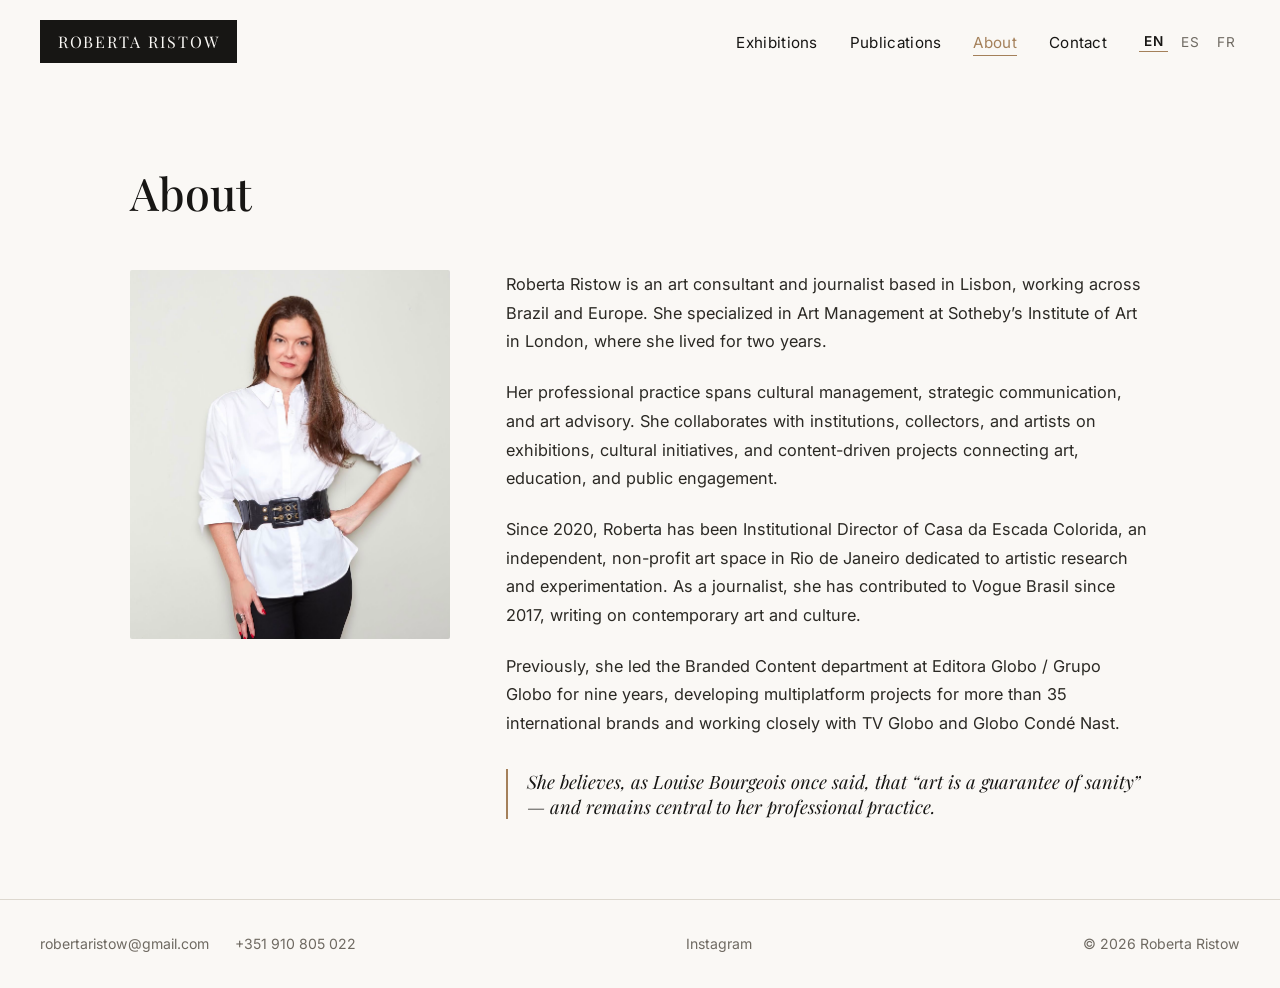
==== about.html @ cf7ecc2e "Rebuild site as full multilingual portfolio Replace the plain photo gallery with a design inspired b" ====
<!DOCTYPE html>
<html lang="en">
<head>
<meta charset="UTF-8">
<meta name="viewport" content="width=device-width, initial-scale=1.0">
<title>About — Roberta Ristow</title>
<link rel="stylesheet" href="css/style.css">
</head>
<body>
  <header class="site-header">
    <a class="logo-box" href="index.html">Roberta Ristow</a>
    <nav class="main-nav">
      <ul>
        <li><a href="exhibitions.html" data-i18n="nav.exhibitions">Exhibitions</a></li>
        <li><a href="publications.html" data-i18n="nav.publications">Publications</a></li>
        <li><a href="about.html" class="active" data-i18n="nav.about">About</a></li>
        <li><a href="contact.html" data-i18n="nav.contact">Contact</a></li>
      </ul>
      <div class="lang-switch">
        <button data-lang="en">EN</button>
        <button data-lang="es">ES</button>
        <button data-lang="fr">FR</button>
      </div>
    </nav>
  </header>

  <main>
    <div class="page-header">
      <h1 data-i18n="about.title">About</h1>
    </div>

    <section class="about-section">
      <div class="about-photo">
        <img src="images/about.jpg" alt="Roberta Ristow">
      </div>
      <div class="about-copy">
        <p data-i18n="about.p1">Roberta Ristow is an art consultant and journalist based in Lisbon, working across Brazil and Europe. She specialized in Art Management at Sotheby’s Institute of Art in London, where she lived for two years.</p>
        <p data-i18n="about.p2">Her professional practice spans cultural management, strategic communication, and art advisory. She collaborates with institutions, collectors, and artists on exhibitions, cultural initiatives, and content-driven projects connecting art, education, and public engagement.</p>
        <p data-i18n="about.p3">Since 2020, Roberta has been Institutional Director of Casa da Escada Colorida, an independent, non-profit art space in Rio de Janeiro dedicated to artistic research and experimentation. As a journalist, she has contributed to Vogue Brasil since 2017, writing on contemporary art and culture.</p>
        <p data-i18n="about.p4">Previously, she led the Branded Content department at Editora Globo / Grupo Globo for nine years, developing multiplatform projects for more than 35 international brands and working closely with TV Globo and Globo Condé Nast.</p>
        <blockquote data-i18n="about.quote">She believes, as Louise Bourgeois once said, that “art is a guarantee of sanity” — and remains central to her professional practice.</blockquote>
      </div>
    </section>
  </main>

  <footer class="site-footer">
    <div class="footer-contacts">
      <a href="mailto:robertaristow@gmail.com">robertaristow@gmail.com</a>
      <a href="tel:+351910805022">+351 910 805 022</a>
    </div>
    <div class="footer-social">
      <a href="https://www.instagram.com/robertaristow/" target="_blank" rel="noopener">Instagram</a>
    </div>
    <div data-i18n="footer.copyright">© 2026 Roberta Ristow</div>
  </footer>

  <script src="js/i18n.js"></script>
</body>
</html>
---- css/style.css ----
@import url('https://fonts.googleapis.com/css2?family=Playfair+Display:ital,wght@0,400;0,500;0,600;1,400&family=Inter:wght@300;400;500;600&display=swap');

:root {
  --ink: #171614;
  --paper: #faf8f5;
  --paper-dim: #f0ede7;
  --muted: #6f6a62;
  --line: #ddd8cf;
  --accent: #a4805a;
}

* {
  box-sizing: border-box;
}

html {
  scroll-behavior: smooth;
}

body {
  margin: 0;
  font-family: 'Inter', sans-serif;
  background: var(--paper);
  color: var(--ink);
  font-weight: 400;
  -webkit-font-smoothing: antialiased;
}

h1, h2, h3 {
  font-family: 'Playfair Display', serif;
  font-weight: 500;
  margin: 0;
}

a {
  color: inherit;
  text-decoration: none;
}

img {
  max-width: 100%;
  display: block;
}

/* Header */
.site-header {
  display: flex;
  align-items: center;
  justify-content: space-between;
  padding: 1.25rem 2.5rem;
  background: var(--paper);
  position: relative;
  z-index: 20;
  flex-wrap: wrap;
  gap: 1rem;
}

.logo-box {
  background: var(--ink);
  color: var(--paper);
  padding: 0.7rem 1.1rem;
  font-family: 'Playfair Display', serif;
  font-size: 1rem;
  letter-spacing: 0.12em;
  text-transform: uppercase;
}

.main-nav {
  display: flex;
  align-items: center;
  gap: 2rem;
  flex-wrap: wrap;
}

.main-nav ul {
  list-style: none;
  display: flex;
  gap: 2rem;
  margin: 0;
  padding: 0;
}

.main-nav a {
  font-size: 0.95rem;
  letter-spacing: 0.02em;
  color: var(--ink);
  padding-bottom: 0.2rem;
  border-bottom: 1px solid transparent;
  transition: border-color 0.2s ease, color 0.2s ease;
}

.main-nav a:hover,
.main-nav a.active {
  border-color: var(--accent);
  color: var(--accent);
}

.lang-switch {
  display: flex;
  gap: 0.5rem;
  font-size: 0.85rem;
  color: var(--muted);
}

.lang-switch button {
  background: none;
  border: none;
  font: inherit;
  color: inherit;
  cursor: pointer;
  padding: 0.1rem 0.3rem;
  letter-spacing: 0.05em;
}

.lang-switch button.active {
  color: var(--ink);
  font-weight: 600;
  border-bottom: 1px solid var(--accent);
}

/* Hero carousel */
.hero {
  position: relative;
  height: 82vh;
  min-height: 420px;
  overflow: hidden;
  background: var(--ink);
}

.hero-slide {
  position: absolute;
  inset: 0;
  opacity: 0;
  transition: opacity 1.1s ease;
}

.hero-slide.active {
  opacity: 1;
}

.hero-slide img {
  width: 100%;
  height: 100%;
  object-fit: cover;
}

.hero-overlay {
  position: absolute;
  inset: 0;
  background: linear-gradient(to top, rgba(10, 9, 8, 0.75) 0%, rgba(10, 9, 8, 0.05) 45%, rgba(10, 9, 8, 0) 65%);
}

.hero-text {
  position: absolute;
  left: 2.5rem;
  bottom: 3rem;
  color: var(--paper);
  z-index: 5;
}

.hero-text h1 {
  font-size: clamp(2.2rem, 5vw, 3.6rem);
  letter-spacing: 0.02em;
}

.hero-text h2 {
  margin-top: 0.6rem;
  font-family: 'Inter', sans-serif;
  font-weight: 300;
  font-size: clamp(1rem, 2vw, 1.3rem);
  letter-spacing: 0.03em;
  color: rgba(250, 248, 245, 0.9);
}

.hero-nav {
  position: absolute;
  top: 50%;
  transform: translateY(-50%);
  z-index: 10;
  background: rgba(250, 248, 245, 0.85);
  border: none;
  width: 2.6rem;
  height: 2.6rem;
  border-radius: 50%;
  font-size: 1.2rem;
  cursor: pointer;
  color: var(--ink);
}

.hero-nav.prev { left: 1.5rem; }
.hero-nav.next { right: 1.5rem; }
.hero-nav:hover { background: var(--paper); }

/* Page header (non-home pages) */
.page-header {
  padding: 5rem 2.5rem 2rem;
  max-width: 1100px;
  margin: 0 auto;
}

.page-header h1 {
  font-size: clamp(2rem, 4vw, 2.8rem);
}

.page-header p {
  color: var(--muted);
  margin-top: 0.6rem;
  font-size: 1.05rem;
}

main {
  min-height: 40vh;
}

/* About page */
.about-section {
  max-width: 1100px;
  margin: 0 auto;
  padding: 1rem 2.5rem 5rem;
  display: grid;
  grid-template-columns: minmax(0, 320px) 1fr;
  gap: 3.5rem;
  align-items: start;
}

.about-photo img {
  width: 100%;
  border-radius: 2px;
}

.about-copy p {
  line-height: 1.75;
  color: #2b2924;
  margin: 0 0 1.4rem;
  font-size: 1.02rem;
}

.about-copy blockquote {
  margin: 2rem 0 0;
  padding-left: 1.2rem;
  border-left: 2px solid var(--accent);
  font-family: 'Playfair Display', serif;
  font-style: italic;
  font-size: 1.15rem;
  color: var(--ink);
}

@media (max-width: 720px) {
  .about-section {
    grid-template-columns: 1fr;
  }
}

/* Publications */
.pub-grid {
  max-width: 1200px;
  margin: 0 auto;
  padding: 1rem 2.5rem 5rem;
  display: grid;
  grid-template-columns: repeat(auto-fill, minmax(260px, 1fr));
  gap: 2.5rem;
}

.pub-card {
  display: block;
}

.pub-thumb {
  aspect-ratio: 4 / 3;
  overflow: hidden;
  background: var(--paper-dim);
}

.pub-thumb img {
  width: 100%;
  height: 100%;
  object-fit: cover;
  transition: transform 0.4s ease;
}

.pub-card:hover .pub-thumb img {
  transform: scale(1.04);
}

.pub-meta {
  padding-top: 0.9rem;
}

.pub-source {
  font-size: 0.75rem;
  letter-spacing: 0.08em;
  text-transform: uppercase;
  color: var(--accent);
}

.pub-title {
  font-family: 'Playfair Display', serif;
  font-size: 1.15rem;
  margin-top: 0.35rem;
  line-height: 1.35;
}

.pub-desc {
  color: var(--muted);
  font-size: 0.92rem;
  margin-top: 0.5rem;
  line-height: 1.5;
}

.pub-link {
  display: inline-block;
  margin-top: 0.7rem;
  font-size: 0.88rem;
  color: var(--accent);
  border-bottom: 1px solid transparent;
}

.pub-card:hover .pub-link {
  border-color: var(--accent);
}

/* Exhibitions placeholder */
.placeholder-section {
  max-width: 700px;
  margin: 0 auto;
  padding: 2rem 2.5rem 6rem;
  color: var(--muted);
  font-size: 1.05rem;
  line-height: 1.7;
}

/* Contact */
.contact-section {
  max-width: 640px;
  margin: 0 auto;
  padding: 1rem 2.5rem 6rem;
}

.contact-list {
  list-style: none;
  padding: 0;
  margin: 2rem 0 0;
  display: flex;
  flex-direction: column;
  gap: 1.4rem;
}

.contact-list li {
  display: flex;
  align-items: baseline;
  gap: 0.9rem;
  font-size: 1.15rem;
  border-bottom: 1px solid var(--line);
  padding-bottom: 1.2rem;
}

.contact-label {
  width: 6.5rem;
  flex-shrink: 0;
  font-size: 0.8rem;
  letter-spacing: 0.08em;
  text-transform: uppercase;
  color: var(--muted);
}

.contact-list a:hover {
  color: var(--accent);
}

/* Footer */
.site-footer {
  border-top: 1px solid var(--line);
  padding: 2.2rem 2.5rem;
  display: flex;
  align-items: center;
  justify-content: space-between;
  flex-wrap: wrap;
  gap: 1rem;
  font-size: 0.88rem;
  color: var(--muted);
}

.footer-contacts {
  display: flex;
  gap: 1.6rem;
  flex-wrap: wrap;
}

.footer-contacts a:hover {
  color: var(--accent);
}

.footer-social {
  display: flex;
  gap: 1rem;
}

.footer-social a {
  color: var(--muted);
}

.footer-social a:hover {
  color: var(--accent);
}

@media (max-width: 640px) {
  .site-header {
    padding: 1.1rem 1.2rem;
  }
  .main-nav ul {
    gap: 1.1rem;
  }
  .page-header,
  .about-section,
  .pub-grid,
  .placeholder-section,
  .contact-section {
    padding-left: 1.2rem;
    padding-right: 1.2rem;
  }
  .site-footer {
    padding: 1.6rem 1.2rem;
  }
}
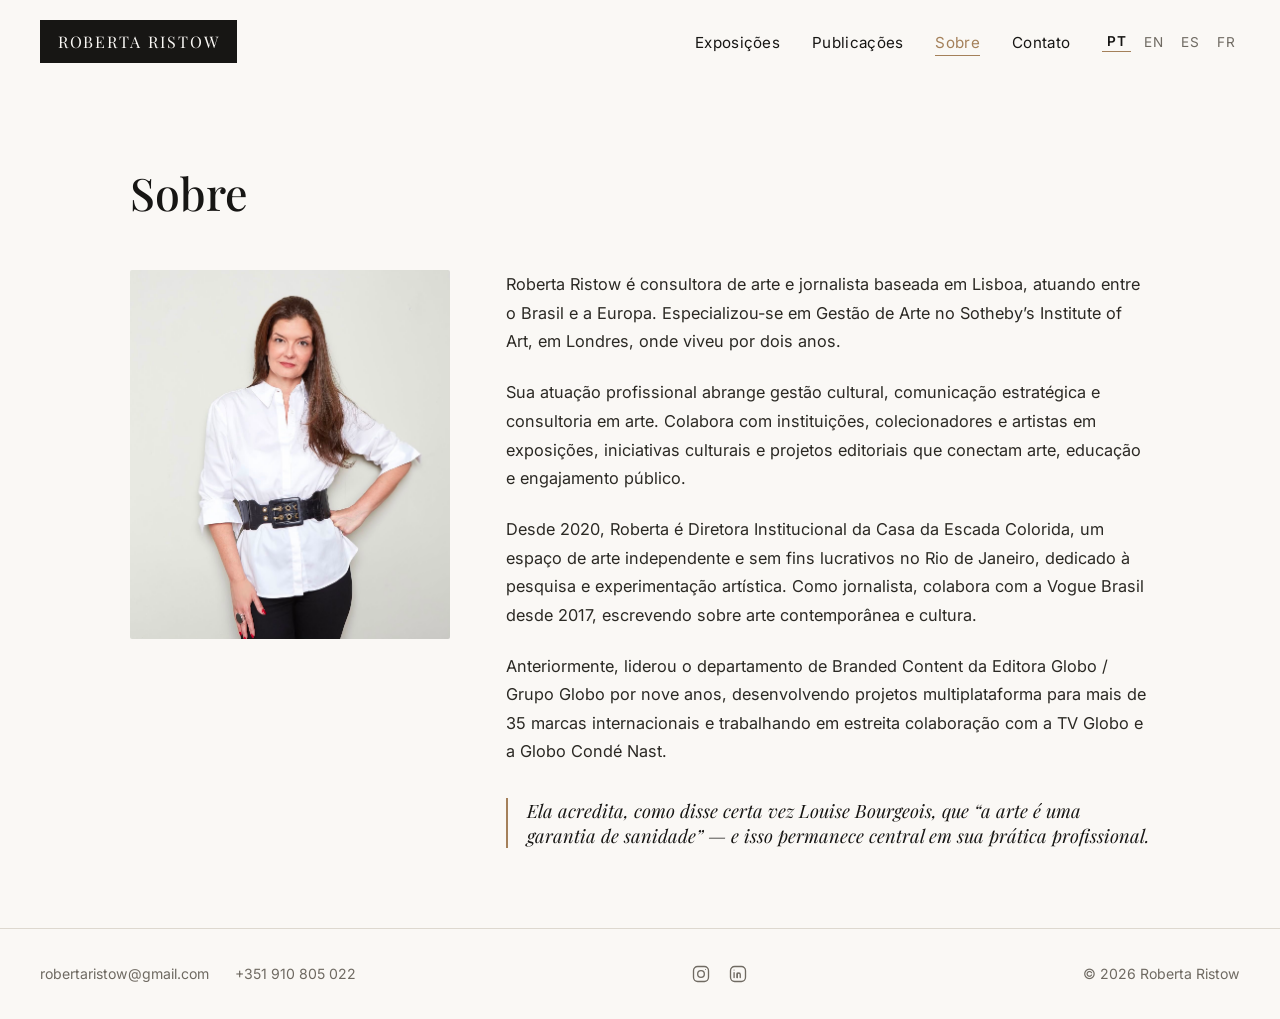
==== commit 432cf76f: "Add Portuguese as primary language, swap footer social to icons Portuguese is now the default langua" ====
--- a/about.html
+++ b/about.html
@@ -1,9 +1,9 @@
 <!DOCTYPE html>
-<html lang="en">
+<html lang="pt">
 <head>
 <meta charset="UTF-8">
 <meta name="viewport" content="width=device-width, initial-scale=1.0">
-<title>About — Roberta Ristow</title>
+<title>Sobre — Roberta Ristow</title>
 <link rel="stylesheet" href="css/style.css">
 </head>
 <body>
@@ -11,12 +11,13 @@
     <a class="logo-box" href="index.html">Roberta Ristow</a>
     <nav class="main-nav">
       <ul>
-        <li><a href="exhibitions.html" data-i18n="nav.exhibitions">Exhibitions</a></li>
-        <li><a href="publications.html" data-i18n="nav.publications">Publications</a></li>
-        <li><a href="about.html" class="active" data-i18n="nav.about">About</a></li>
-        <li><a href="contact.html" data-i18n="nav.contact">Contact</a></li>
+        <li><a href="exhibitions.html" data-i18n="nav.exhibitions">Exposições</a></li>
+        <li><a href="publications.html" data-i18n="nav.publications">Publicações</a></li>
+        <li><a href="about.html" class="active" data-i18n="nav.about">Sobre</a></li>
+        <li><a href="contact.html" data-i18n="nav.contact">Contato</a></li>
       </ul>
       <div class="lang-switch">
+        <button data-lang="pt">PT</button>
         <button data-lang="en">EN</button>
         <button data-lang="es">ES</button>
         <button data-lang="fr">FR</button>
@@ -26,7 +27,7 @@
 
   <main>
     <div class="page-header">
-      <h1 data-i18n="about.title">About</h1>
+      <h1 data-i18n="about.title">Sobre</h1>
     </div>
 
     <section class="about-section">
@@ -34,11 +35,11 @@
         <img src="images/about.jpg" alt="Roberta Ristow">
       </div>
       <div class="about-copy">
-        <p data-i18n="about.p1">Roberta Ristow is an art consultant and journalist based in Lisbon, working across Brazil and Europe. She specialized in Art Management at Sotheby’s Institute of Art in London, where she lived for two years.</p>
-        <p data-i18n="about.p2">Her professional practice spans cultural management, strategic communication, and art advisory. She collaborates with institutions, collectors, and artists on exhibitions, cultural initiatives, and content-driven projects connecting art, education, and public engagement.</p>
-        <p data-i18n="about.p3">Since 2020, Roberta has been Institutional Director of Casa da Escada Colorida, an independent, non-profit art space in Rio de Janeiro dedicated to artistic research and experimentation. As a journalist, she has contributed to Vogue Brasil since 2017, writing on contemporary art and culture.</p>
-        <p data-i18n="about.p4">Previously, she led the Branded Content department at Editora Globo / Grupo Globo for nine years, developing multiplatform projects for more than 35 international brands and working closely with TV Globo and Globo Condé Nast.</p>
-        <blockquote data-i18n="about.quote">She believes, as Louise Bourgeois once said, that “art is a guarantee of sanity” — and remains central to her professional practice.</blockquote>
+        <p data-i18n="about.p1">Roberta Ristow é consultora de arte e jornalista baseada em Lisboa, atuando entre o Brasil e a Europa. Especializou-se em Gestão de Arte no Sotheby’s Institute of Art, em Londres, onde viveu por dois anos.</p>
+        <p data-i18n="about.p2">Sua atuação profissional abrange gestão cultural, comunicação estratégica e consultoria em arte. Colabora com instituições, colecionadores e artistas em exposições, iniciativas culturais e projetos editoriais que conectam arte, educação e engajamento público.</p>
+        <p data-i18n="about.p3">Desde 2020, Roberta é Diretora Institucional da Casa da Escada Colorida, um espaço de arte independente e sem fins lucrativos no Rio de Janeiro, dedicado à pesquisa e experimentação artística. Como jornalista, colabora com a Vogue Brasil desde 2017, escrevendo sobre arte contemporânea e cultura.</p>
+        <p data-i18n="about.p4">Anteriormente, liderou o departamento de Branded Content da Editora Globo / Grupo Globo por nove anos, desenvolvendo projetos multiplataforma para mais de 35 marcas internacionais e trabalhando em estreita colaboração com a TV Globo e a Globo Condé Nast.</p>
+        <blockquote data-i18n="about.quote">Ela acredita, como disse certa vez Louise Bourgeois, que “a arte é uma garantia de sanidade” — e isso permanece central em sua prática profissional.</blockquote>
       </div>
     </section>
   </main>
@@ -49,7 +50,12 @@
       <a href="tel:+351910805022">+351 910 805 022</a>
     </div>
     <div class="footer-social">
-      <a href="https://www.instagram.com/robertaristow/" target="_blank" rel="noopener">Instagram</a>
+      <a href="https://www.instagram.com/robertaristow/" target="_blank" rel="noopener" aria-label="Instagram">
+        <svg viewBox="0 0 24 24" fill="none" stroke="currentColor" stroke-width="1.6" stroke-linecap="round" stroke-linejoin="round"><rect x="3" y="3" width="18" height="18" rx="5"/><circle cx="12" cy="12" r="4"/><circle cx="17.3" cy="6.7" r="0.6" fill="currentColor" stroke="none"/></svg>
+      </a>
+      <a href="https://www.linkedin.com/in/robertaristow/" target="_blank" rel="noopener" aria-label="LinkedIn">
+        <svg viewBox="0 0 24 24" fill="none" stroke="currentColor" stroke-width="1.6" stroke-linecap="round" stroke-linejoin="round"><rect x="3" y="3" width="18" height="18" rx="5"/><line x1="7.3" y1="10.5" x2="7.3" y2="16.3"/><circle cx="7.3" cy="7.3" r="0.15" fill="currentColor" stroke="currentColor" stroke-width="1.4"/><path d="M11 16.3v-3.6c0-1.15.75-1.9 1.85-1.9s1.85.75 1.85 1.9v3.6"/><line x1="11" y1="10.9" x2="11" y2="16.3"/></svg>
+      </a>
     </div>
     <div data-i18n="footer.copyright">© 2026 Roberta Ristow</div>
   </footer>
--- a/css/style.css
+++ b/css/style.css
@@ -392,15 +392,24 @@
 
 .footer-social {
   display: flex;
-  gap: 1rem;
+  gap: 1.1rem;
+  align-items: center;
 }
 
 .footer-social a {
   color: var(--muted);
+  display: inline-flex;
+  align-items: center;
 }
 
 .footer-social a:hover {
   color: var(--accent);
+}
+
+.footer-social svg {
+  width: 20px;
+  height: 20px;
+  display: block;
 }
 
 @media (max-width: 640px) {
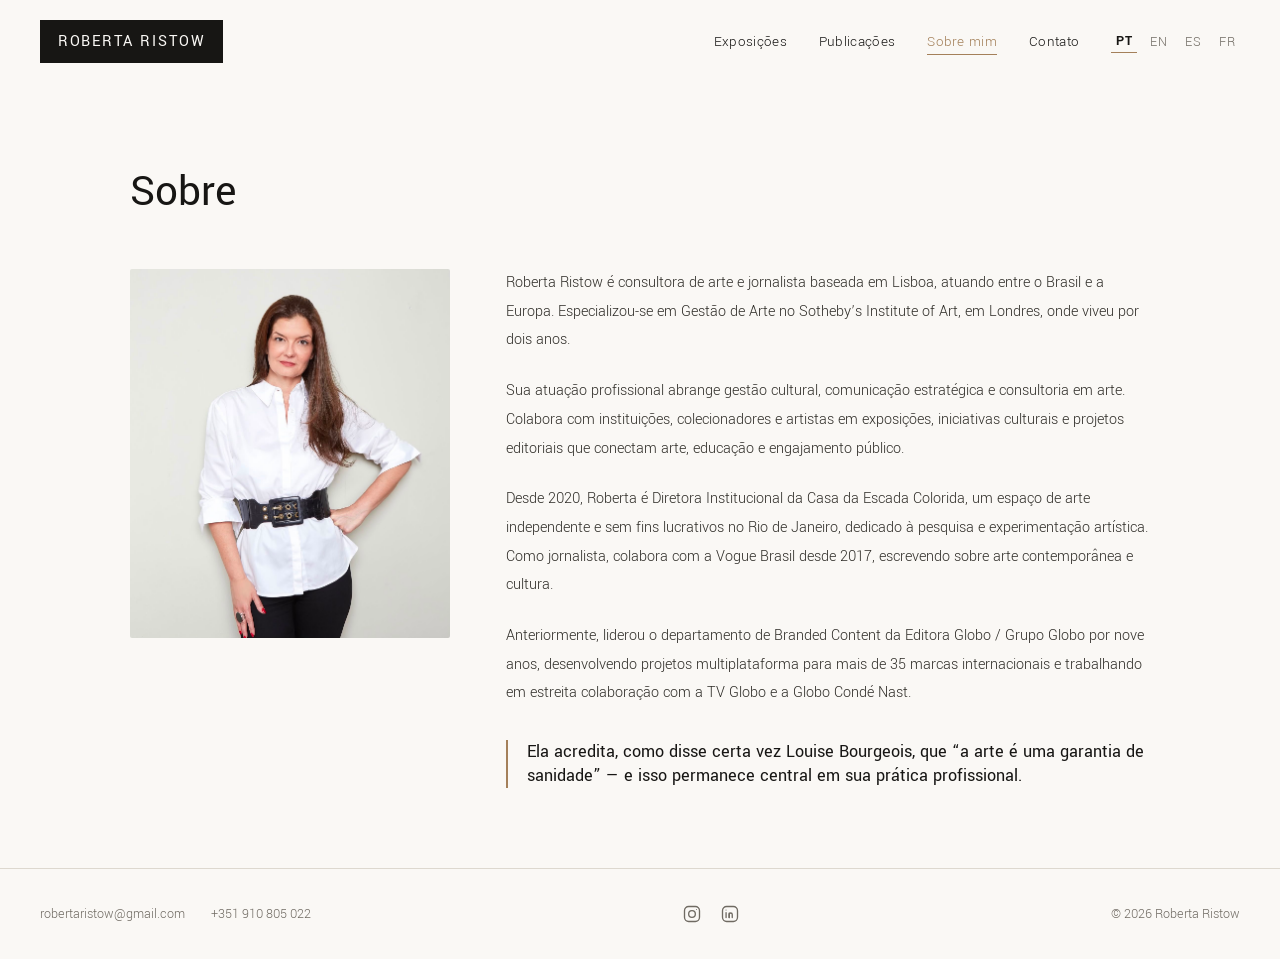
==== commit ca66fe1f: "Update hero tagline and nav label across all languages Home H2 drops the repeated "Art" before Write" ====
--- a/about.html
+++ b/about.html
@@ -13,7 +13,7 @@
       <ul>
         <li><a href="exhibitions.html" data-i18n="nav.exhibitions">Exposições</a></li>
         <li><a href="publications.html" data-i18n="nav.publications">Publicações</a></li>
-        <li><a href="about.html" class="active" data-i18n="nav.about">Sobre</a></li>
+        <li><a href="about.html" class="active" data-i18n="nav.about">Sobre mim</a></li>
         <li><a href="contact.html" data-i18n="nav.contact">Contato</a></li>
       </ul>
       <div class="lang-switch">
--- a/css/style.css
+++ b/css/style.css
@@ -1,4 +1,4 @@
-@import url('https://fonts.googleapis.com/css2?family=Playfair+Display:ital,wght@0,400;0,500;0,600;1,400&family=Inter:wght@300;400;500;600&display=swap');
+@import url('https://fonts.googleapis.com/css2?family=Yantramanav:wght@300;400;500;700&display=swap');
 
 :root {
   --ink: #171614;
@@ -19,16 +19,16 @@
 
 body {
   margin: 0;
-  font-family: 'Inter', sans-serif;
+  font-family: 'Yantramanav', sans-serif;
   background: var(--paper);
   color: var(--ink);
+  font-weight: 300;
+  -webkit-font-smoothing: antialiased;
+}
+
+h1, h2, h3 {
+  font-family: 'Yantramanav', sans-serif;
   font-weight: 400;
-  -webkit-font-smoothing: antialiased;
-}
-
-h1, h2, h3 {
-  font-family: 'Playfair Display', serif;
-  font-weight: 500;
   margin: 0;
 }
 
@@ -59,7 +59,8 @@
   background: var(--ink);
   color: var(--paper);
   padding: 0.7rem 1.1rem;
-  font-family: 'Playfair Display', serif;
+  font-family: 'Yantramanav', sans-serif;
+  font-weight: 400;
   font-size: 1rem;
   letter-spacing: 0.12em;
   text-transform: uppercase;
@@ -165,7 +166,7 @@
 
 .hero-text h2 {
   margin-top: 0.6rem;
-  font-family: 'Inter', sans-serif;
+  font-family: 'Yantramanav', sans-serif;
   font-weight: 300;
   font-size: clamp(1rem, 2vw, 1.3rem);
   letter-spacing: 0.03em;
@@ -239,8 +240,8 @@
   margin: 2rem 0 0;
   padding-left: 1.2rem;
   border-left: 2px solid var(--accent);
-  font-family: 'Playfair Display', serif;
-  font-style: italic;
+  font-family: 'Yantramanav', sans-serif;
+  font-weight: 400;
   font-size: 1.15rem;
   color: var(--ink);
 }
@@ -294,7 +295,8 @@
 }
 
 .pub-title {
-  font-family: 'Playfair Display', serif;
+  font-family: 'Yantramanav', sans-serif;
+  font-weight: 400;
   font-size: 1.15rem;
   margin-top: 0.35rem;
   line-height: 1.35;
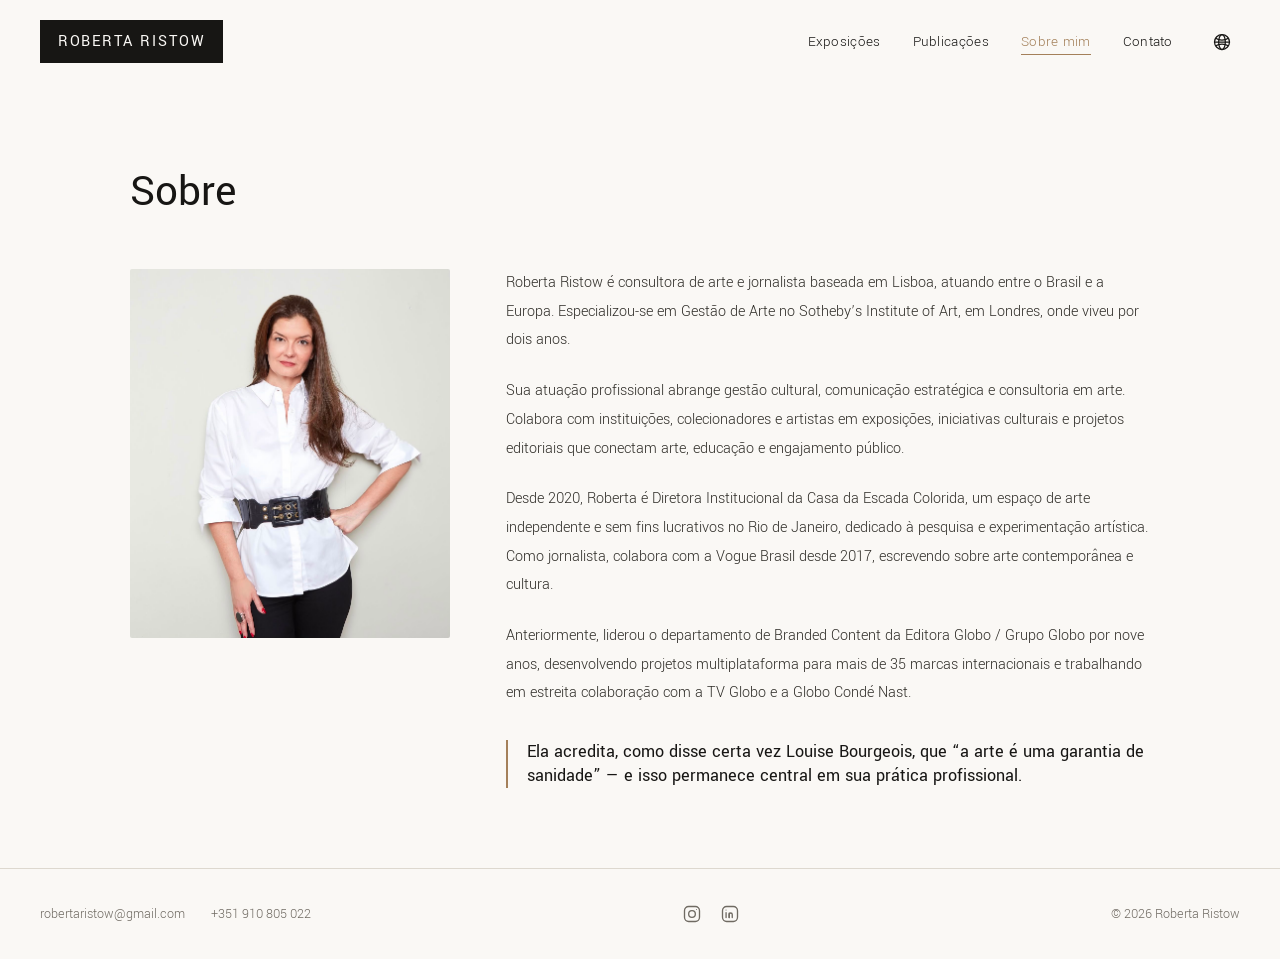
==== commit 622d7f81: "Enlarge hero H1/H2, tighten gap, replace language buttons with globe dropdown Hero H1/H2 sizes incre" ====
--- a/about.html
+++ b/about.html
@@ -4,7 +4,7 @@
 <meta charset="UTF-8">
 <meta name="viewport" content="width=device-width, initial-scale=1.0">
 <title>Sobre — Roberta Ristow</title>
-<link rel="stylesheet" href="css/style.css">
+<link rel="stylesheet" href="css/style.css?v=4">
 </head>
 <body>
   <header class="site-header">
@@ -17,10 +17,21 @@
         <li><a href="contact.html" data-i18n="nav.contact">Contato</a></li>
       </ul>
       <div class="lang-switch">
-        <button data-lang="pt">PT</button>
-        <button data-lang="en">EN</button>
-        <button data-lang="es">ES</button>
-        <button data-lang="fr">FR</button>
+        <button class="lang-toggle" aria-label="Change language" aria-haspopup="true" aria-expanded="false">
+          <svg viewBox="0 0 24 24" fill="none" stroke="currentColor" stroke-width="1.5" stroke-linecap="round" stroke-linejoin="round">
+            <circle cx="12" cy="12" r="9"/>
+            <ellipse cx="12" cy="12" rx="4" ry="9"/>
+            <line x1="3" y1="12" x2="21" y2="12"/>
+            <path d="M4.5 7.5c1.9 1.3 4.7 2.1 7.5 2.1s5.6-.8 7.5-2.1"/>
+            <path d="M4.5 16.5c1.9-1.3 4.7-2.1 7.5-2.1s5.6.8 7.5 2.1"/>
+          </svg>
+        </button>
+        <ul class="lang-menu" hidden>
+          <li><button data-lang="pt">Português</button></li>
+          <li><button data-lang="en">English</button></li>
+          <li><button data-lang="es">Español</button></li>
+          <li><button data-lang="fr">Français</button></li>
+        </ul>
       </div>
     </nav>
   </header>
--- a/css/style.css
+++ b/css/style.css
@@ -97,26 +97,78 @@
 }
 
 .lang-switch {
-  display: flex;
-  gap: 0.5rem;
-  font-size: 0.85rem;
-  color: var(--muted);
-}
-
-.lang-switch button {
+  position: relative;
+}
+
+.lang-toggle {
+  display: flex;
+  align-items: center;
+  justify-content: center;
+  width: 2.2rem;
+  height: 2.2rem;
+  padding: 0;
+  background: none;
+  border: 1px solid transparent;
+  border-radius: 50%;
+  color: var(--ink);
+  cursor: pointer;
+  transition: border-color 0.2s ease, color 0.2s ease;
+}
+
+.lang-toggle svg {
+  width: 20px;
+  height: 20px;
+}
+
+.lang-toggle:hover,
+.lang-toggle[aria-expanded="true"] {
+  border-color: var(--line);
+  color: var(--accent);
+}
+
+.main-nav ul.lang-menu {
+  display: block;
+  position: absolute;
+  top: calc(100% + 0.6rem);
+  right: 0;
+  min-width: 140px;
+  margin: 0;
+  padding: 0.4rem 0;
+  list-style: none;
+  background: var(--paper);
+  border: 1px solid var(--line);
+  box-shadow: 0 8px 24px rgba(23, 22, 20, 0.08);
+  z-index: 30;
+}
+
+.lang-menu li {
+  display: block;
+}
+
+.main-nav ul.lang-menu[hidden] {
+  display: none;
+}
+
+.lang-menu button {
+  display: block;
+  width: 100%;
+  text-align: left;
+  padding: 0.5rem 1rem;
   background: none;
   border: none;
   font: inherit;
-  color: inherit;
+  font-size: 0.9rem;
+  color: var(--ink);
   cursor: pointer;
-  padding: 0.1rem 0.3rem;
-  letter-spacing: 0.05em;
-}
-
-.lang-switch button.active {
-  color: var(--ink);
-  font-weight: 600;
-  border-bottom: 1px solid var(--accent);
+}
+
+.lang-menu button:hover {
+  background: var(--paper-dim);
+}
+
+.lang-menu button.active {
+  color: var(--accent);
+  font-weight: 500;
 }
 
 /* Hero carousel */
@@ -160,15 +212,17 @@
 }
 
 .hero-text h1 {
-  font-size: clamp(2.2rem, 5vw, 3.6rem);
-  letter-spacing: 0.02em;
+  font-size: clamp(3.3rem, 7.5vw, 5.4rem);
+  font-weight: 400;
+  letter-spacing: -0.02em;
+  line-height: 1;
 }
 
 .hero-text h2 {
-  margin-top: 0.6rem;
+  margin-top: 0.2rem;
   font-family: 'Yantramanav', sans-serif;
   font-weight: 300;
-  font-size: clamp(1rem, 2vw, 1.3rem);
+  font-size: clamp(1.5rem, 3vw, 1.95rem);
   letter-spacing: 0.03em;
   color: rgba(250, 248, 245, 0.9);
 }
